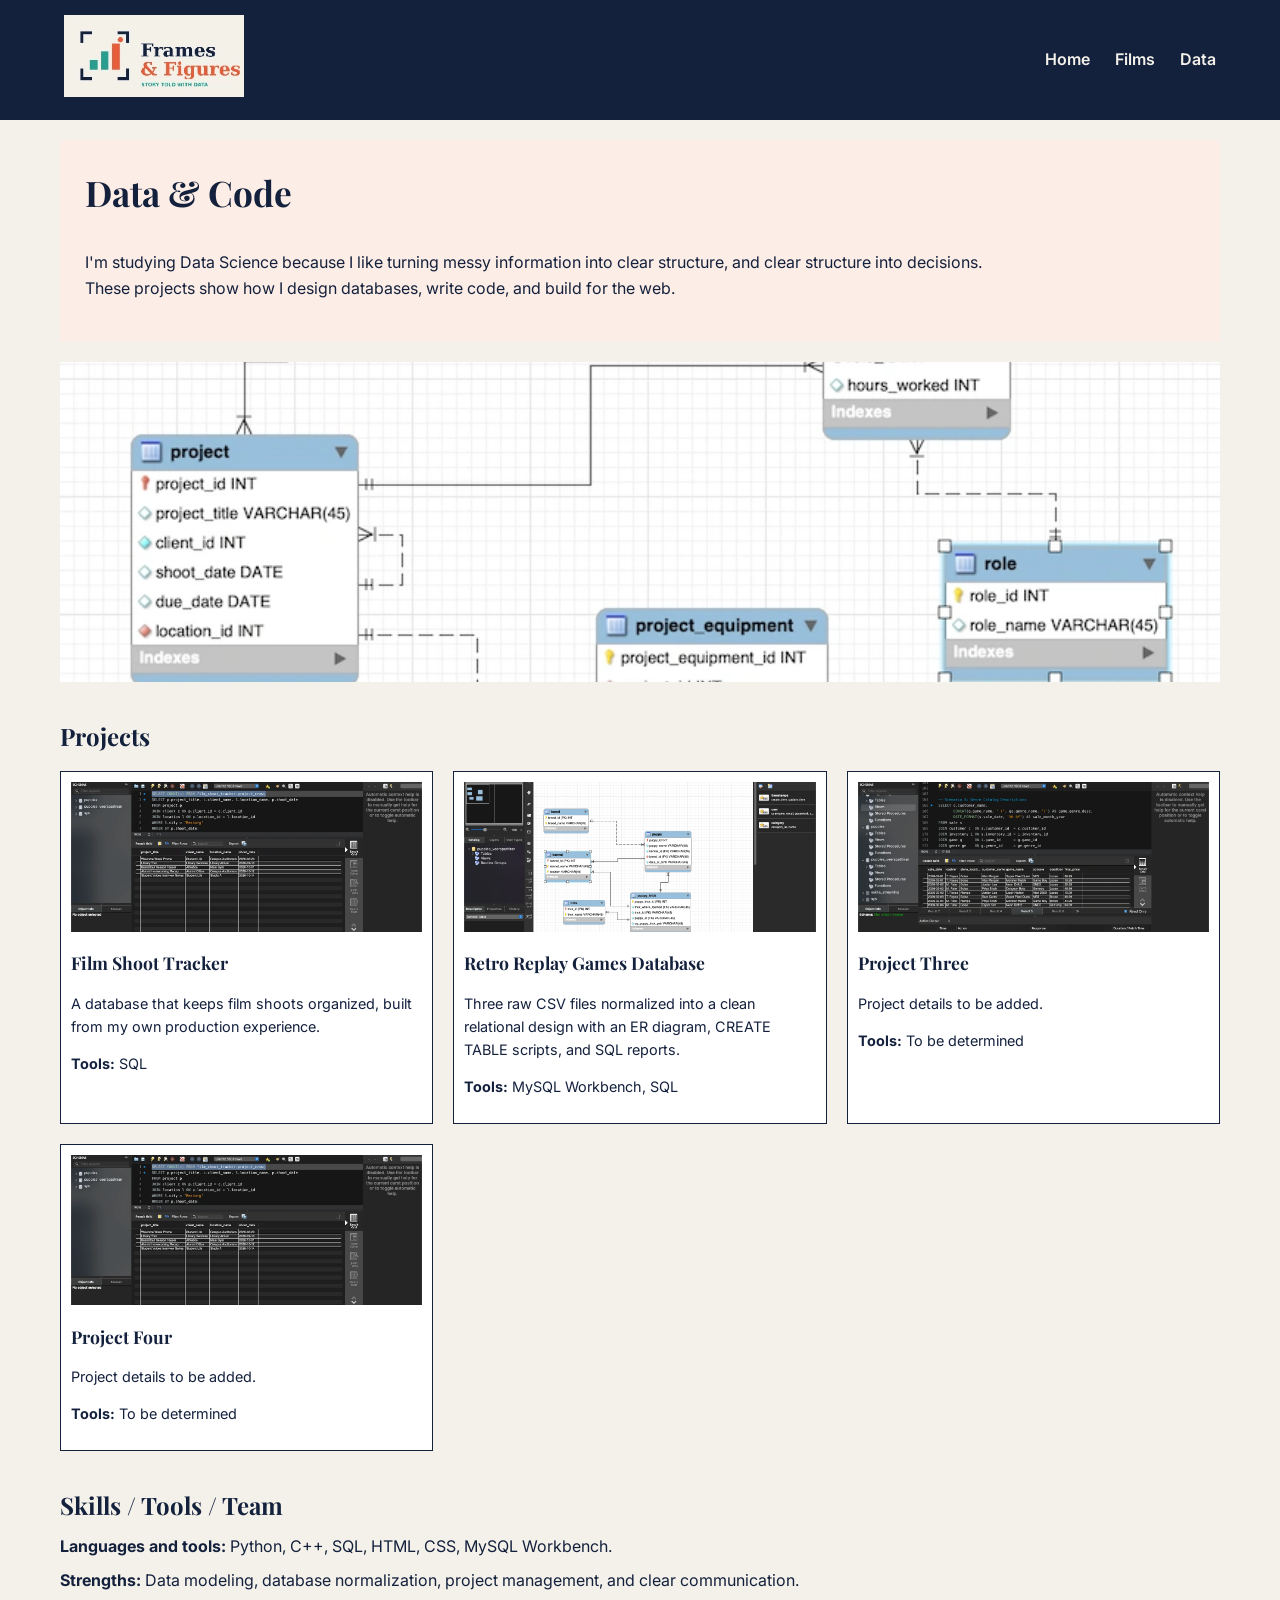
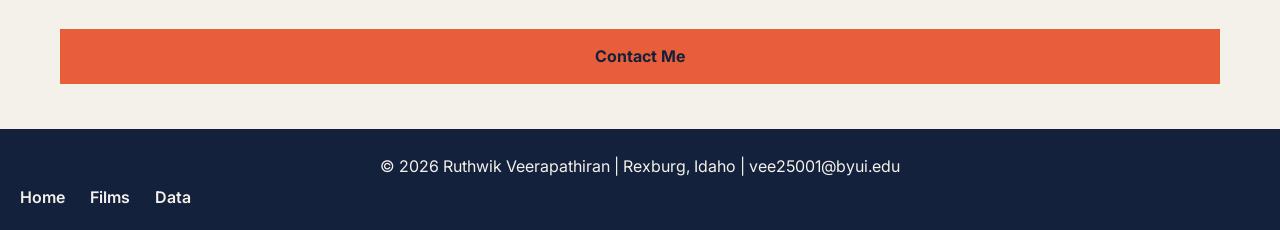
==== data.html @ 7d9e328e "Complete Data page and CSS styling" ====
<!DOCTYPE html>
<html lang="en">

<head>
    <meta charset="UTF-8">
    <meta name="viewport" content="width=device-width, initial-scale=1.0">
    <title>Data & Code | Frames & Figures</title>
    <link rel="stylesheet" href="styles/styles.css">
</head>

<body>

    <!-- Header -->
    <header>
        <a href="index.html" class="logo">
            <img src="images/logo.webp" alt="Frames & Figures logo">
        </a>

        <nav>
            <a href="index.html">Home</a>
            <a href="films.html">Films</a>
            <a href="data.html">Data</a>
        </nav>
    </header>

    <main>

        <!-- Introduction -->
        <section class="data-intro">
            <h1>Data & Code</h1>

            <p>
                I'm studying Data Science because I like turning messy
                information into clear structure, and clear structure
                into decisions. These projects show how I design databases,
                write code, and build for the web.
            </p>
        </section>

        <!-- Banner -->
        <section class="data-banner">
            <img src="images/Screenshot2.webp"
                 alt="Database diagram on a laptop screen.">
        </section>

        <!-- Projects -->
        <section class="projects">
            <h2>Projects</h2>

            <div class="project-grid">

                <article class="project-card">
                    <img src="images/Screenshot1.webp"
                         alt="Film Shoot Tracker database">

                    <h3>Film Shoot Tracker</h3>

                    <p>
                        A database that keeps film shoots organized,
                        built from my own production experience.
                    </p>

                    <p><strong>Tools:</strong> SQL</p>
                </article>

                <article class="project-card">
                    <img src="images/Screenshot3.webp"
                         alt="Retro Replay Games database">

                    <h3>Retro Replay Games Database</h3>

                    <p>
                        Three raw CSV files normalized into a clean
                        relational design with an ER diagram,
                        CREATE TABLE scripts, and SQL reports.
                    </p>

                    <p><strong>Tools:</strong> MySQL Workbench, SQL</p>
                </article>

                <article class="project-card">
                    <img src="images/Screenshot4.webp"
                         alt="Third project screenshot">

                    <h3>Project Three</h3>

                    <p>Project details to be added.</p>

                    <p><strong>Tools:</strong> To be determined</p>
                </article>

                <article class="project-card">
                    <img src="images/Screenshot1.webp"
                         alt="Fourth project screenshot">

                    <h3>Project Four</h3>

                    <p>Project details to be added.</p>

                    <p><strong>Tools:</strong> To be determined</p>
                </article>

            </div>
        </section>

        <!-- Skills -->
        <section class="skills">
            <h2>Skills / Tools / Team</h2>

            <p>
                <strong>Languages and tools:</strong>
                Python, C++, SQL, HTML, CSS, MySQL Workbench.
            </p>

            <p>
                <strong>Strengths:</strong>
                Data modeling, database normalization,
                project management, and clear communication.
            </p>
        </section>

        <!-- Contact -->
        <section class="contact">
            <a href="index.html#contact" class="contact-button">
                Contact Me
            </a>
        </section>

    </main>

    <!-- Footer -->
    <footer>
        <p>
            &copy; 2026 Ruthwik Veerapathiran |
            Rexburg, Idaho |
            <a href="mailto:vee25001@byui.edu">
                vee25001@byui.edu
            </a>
        </p>

        <nav>
            <a href="index.html">Home</a>
            <a href="films.html">Films</a>
            <a href="data.html">Data</a>
        </nav>
    </footer>

</body>
</html>
---- styles/styles.css ----
/* Google Fonts */
@import url('https://fonts.googleapis.com/css2?family=Inter:wght@400;500;600;700&family=Playfair+Display:wght@600;700&display=swap');

/* General Settings */
* {
    box-sizing: border-box;
}

body {
    margin: 0;
    background-color: #F4F1EA;
    color: #14213D;
    font-family: 'Inter', Arial, sans-serif;
    line-height: 1.6;
}

main {
    max-width: 1200px;
    margin: 0 auto;
    padding: 20px;
}

h1, h2, h3 {
    font-family: 'Playfair Display', Georgia, serif;
    color: #14213D;
}

/* Header and Navigation */
header {
    display: flex;
    justify-content: space-between;
    align-items: center;
    padding: 15px 5%;
    background-color: #14213D;
}

.logo img {
    width: 180px;
    height: auto;
}

nav {
    display: flex;
    gap: 25px;
}

nav a {
    color: #F4F1EA;
    text-decoration: none;
    font-weight: 600;
}

nav a:hover {
    color: #E85D3A;
}

/* Introduction */
.data-intro {
    background-color: #FCEDE6;
    padding: 25px;
    margin-bottom: 20px;
}

.data-intro h1 {
    margin-top: 0;
    font-size: 2.2rem;
}

.data-intro p {
    max-width: 900px;
}

/* Banner Image */
.data-banner {
    margin-bottom: 35px;
}

.data-banner img {
    display: block;
    width: 100%;
    height: 320px;
    object-fit: cover;
}

/* Projects */
.projects {
    margin-bottom: 35px;
}

.projects h2 {
    margin-bottom: 15px;
}

.project-grid {
    display: grid;
    grid-template-columns: repeat(3, 1fr);
    gap: 20px;
}

.project-card {
    background-color: #FFFFFF;
    border: 1px solid #14213D;
    padding: 10px;
}

.project-card img {
    width: 100%;
    height: 150px;
    object-fit: cover;
}

.project-card h3 {
    font-size: 1.1rem;
    margin: 10px 0;
}

.project-card p {
    font-size: 0.9rem;
}

/* Skills */
.skills {
    margin-bottom: 35px;
}

.skills h2 {
    margin-bottom: 10px;
}

.skills p {
    margin: 8px 0;
}

/* Contact Button */
.contact {
    margin-bottom: 25px;
}

.contact-button {
    display: block;
    background-color: #E85D3A;
    color: #14213D;
    text-align: center;
    text-decoration: none;
    padding: 15px;
    font-weight: 700;
}

.contact-button:hover {
    background-color: #2A9D8F;
    color: #FFFFFF;
}

/* Footer */
footer {
    background-color: #14213D;
    color: #F4F1EA;
    text-align: center;
    padding: 20px;
}

footer p {
    margin: 5px;
}

footer a {
    color: #F4F1EA;
    text-decoration: none;
}

footer a:hover {
    color: #E85D3A;
}

/* Mobile Layout */
@media screen and (max-width: 700px) {

    header {
        flex-direction: column;
        gap: 15px;
    }

    nav {
        gap: 15px;
    }

    .project-grid {
        grid-template-columns: 1fr;
    }

    .data-banner img {
        height: 200px;
    }

}
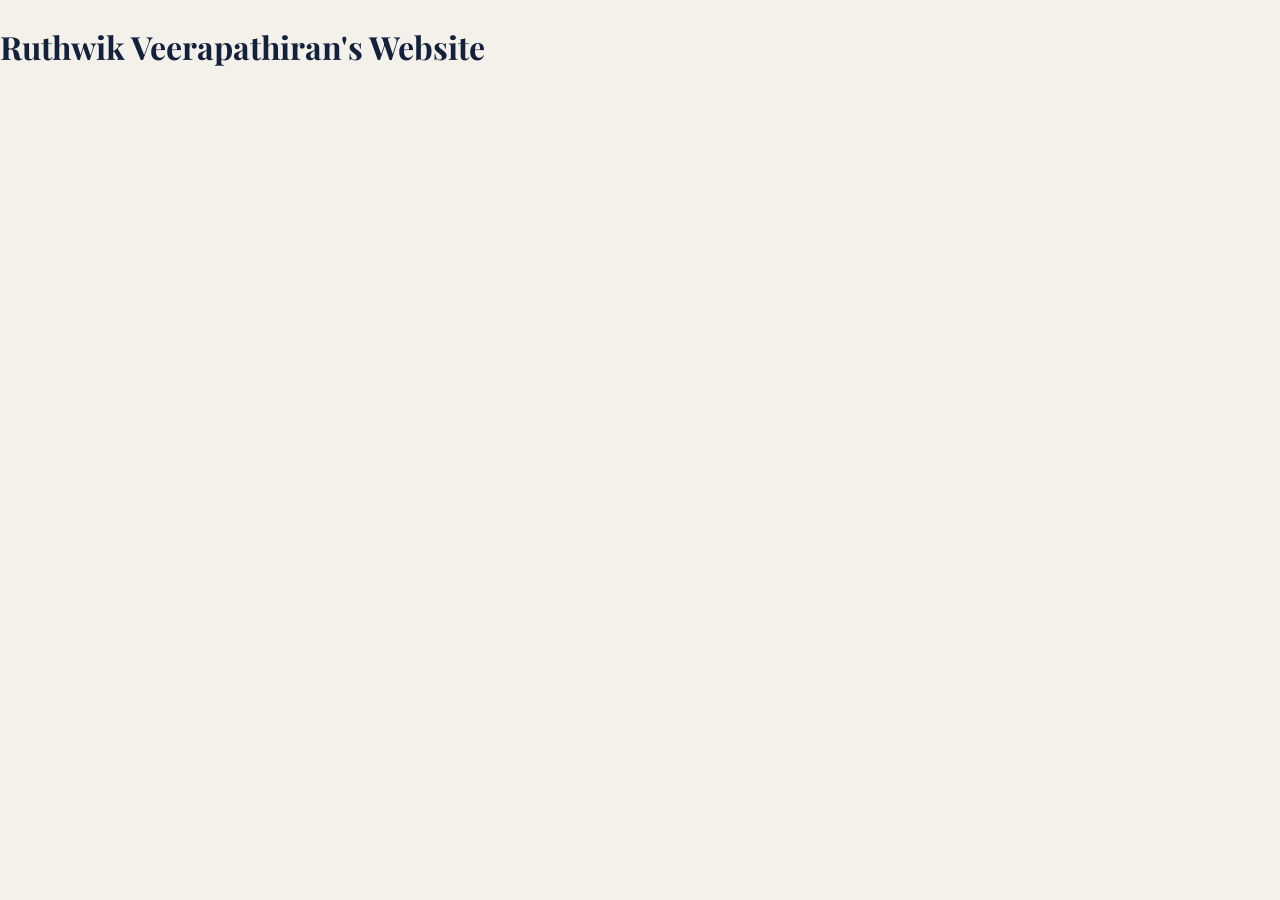
==== commit c7137d6a: "added htlm boilerplate" ====
--- a/data.html
+++ b/data.html
@@ -1,150 +1,12 @@
-
 <!DOCTYPE html>
 <html lang="en">
-
 <head>
-    <meta charset="UTF-8">
-    <meta name="viewport" content="width=device-width, initial-scale=1.0">
-    <title>Data & Code | Frames & Figures</title>
-    <link rel="stylesheet" href="styles/styles.css">
+  <meta charset="UTF-8" />
+  <meta name="viewport" content="width=device-width, initial-scale=1.0"/>
+  <title>Home Page</title>
+  <link rel="stylesheet" href="styles/styles.css" />
 </head>
-
 <body>
-
-    <!-- Header -->
-    <header>
-        <a href="index.html" class="logo">
-            <img src="images/logo.webp" alt="Frames & Figures logo">
-        </a>
-
-        <nav>
-            <a href="index.html">Home</a>
-            <a href="films.html">Films</a>
-            <a href="data.html">Data</a>
-        </nav>
-    </header>
-
-    <main>
-
-        <!-- Introduction -->
-        <section class="data-intro">
-            <h1>Data & Code</h1>
-
-            <p>
-                I'm studying Data Science because I like turning messy
-                information into clear structure, and clear structure
-                into decisions. These projects show how I design databases,
-                write code, and build for the web.
-            </p>
-        </section>
-
-        <!-- Banner -->
-        <section class="data-banner">
-            <img src="images/Screenshot2.webp"
-                 alt="Database diagram on a laptop screen.">
-        </section>
-
-        <!-- Projects -->
-        <section class="projects">
-            <h2>Projects</h2>
-
-            <div class="project-grid">
-
-                <article class="project-card">
-                    <img src="images/Screenshot1.webp"
-                         alt="Film Shoot Tracker database">
-
-                    <h3>Film Shoot Tracker</h3>
-
-                    <p>
-                        A database that keeps film shoots organized,
-                        built from my own production experience.
-                    </p>
-
-                    <p><strong>Tools:</strong> SQL</p>
-                </article>
-
-                <article class="project-card">
-                    <img src="images/Screenshot3.webp"
-                         alt="Retro Replay Games database">
-
-                    <h3>Retro Replay Games Database</h3>
-
-                    <p>
-                        Three raw CSV files normalized into a clean
-                        relational design with an ER diagram,
-                        CREATE TABLE scripts, and SQL reports.
-                    </p>
-
-                    <p><strong>Tools:</strong> MySQL Workbench, SQL</p>
-                </article>
-
-                <article class="project-card">
-                    <img src="images/Screenshot4.webp"
-                         alt="Third project screenshot">
-
-                    <h3>Project Three</h3>
-
-                    <p>Project details to be added.</p>
-
-                    <p><strong>Tools:</strong> To be determined</p>
-                </article>
-
-                <article class="project-card">
-                    <img src="images/Screenshot1.webp"
-                         alt="Fourth project screenshot">
-
-                    <h3>Project Four</h3>
-
-                    <p>Project details to be added.</p>
-
-                    <p><strong>Tools:</strong> To be determined</p>
-                </article>
-
-            </div>
-        </section>
-
-        <!-- Skills -->
-        <section class="skills">
-            <h2>Skills / Tools / Team</h2>
-
-            <p>
-                <strong>Languages and tools:</strong>
-                Python, C++, SQL, HTML, CSS, MySQL Workbench.
-            </p>
-
-            <p>
-                <strong>Strengths:</strong>
-                Data modeling, database normalization,
-                project management, and clear communication.
-            </p>
-        </section>
-
-        <!-- Contact -->
-        <section class="contact">
-            <a href="index.html#contact" class="contact-button">
-                Contact Me
-            </a>
-        </section>
-
-    </main>
-
-    <!-- Footer -->
-    <footer>
-        <p>
-            &copy; 2026 Ruthwik Veerapathiran |
-            Rexburg, Idaho |
-            <a href="mailto:vee25001@byui.edu">
-                vee25001@byui.edu
-            </a>
-        </p>
-
-        <nav>
-            <a href="index.html">Home</a>
-            <a href="films.html">Films</a>
-            <a href="data.html">Data</a>
-        </nav>
-    </footer>
-
+    <h1>Ruthwik Veerapathiran's Website</h1>
 </body>
 </html>
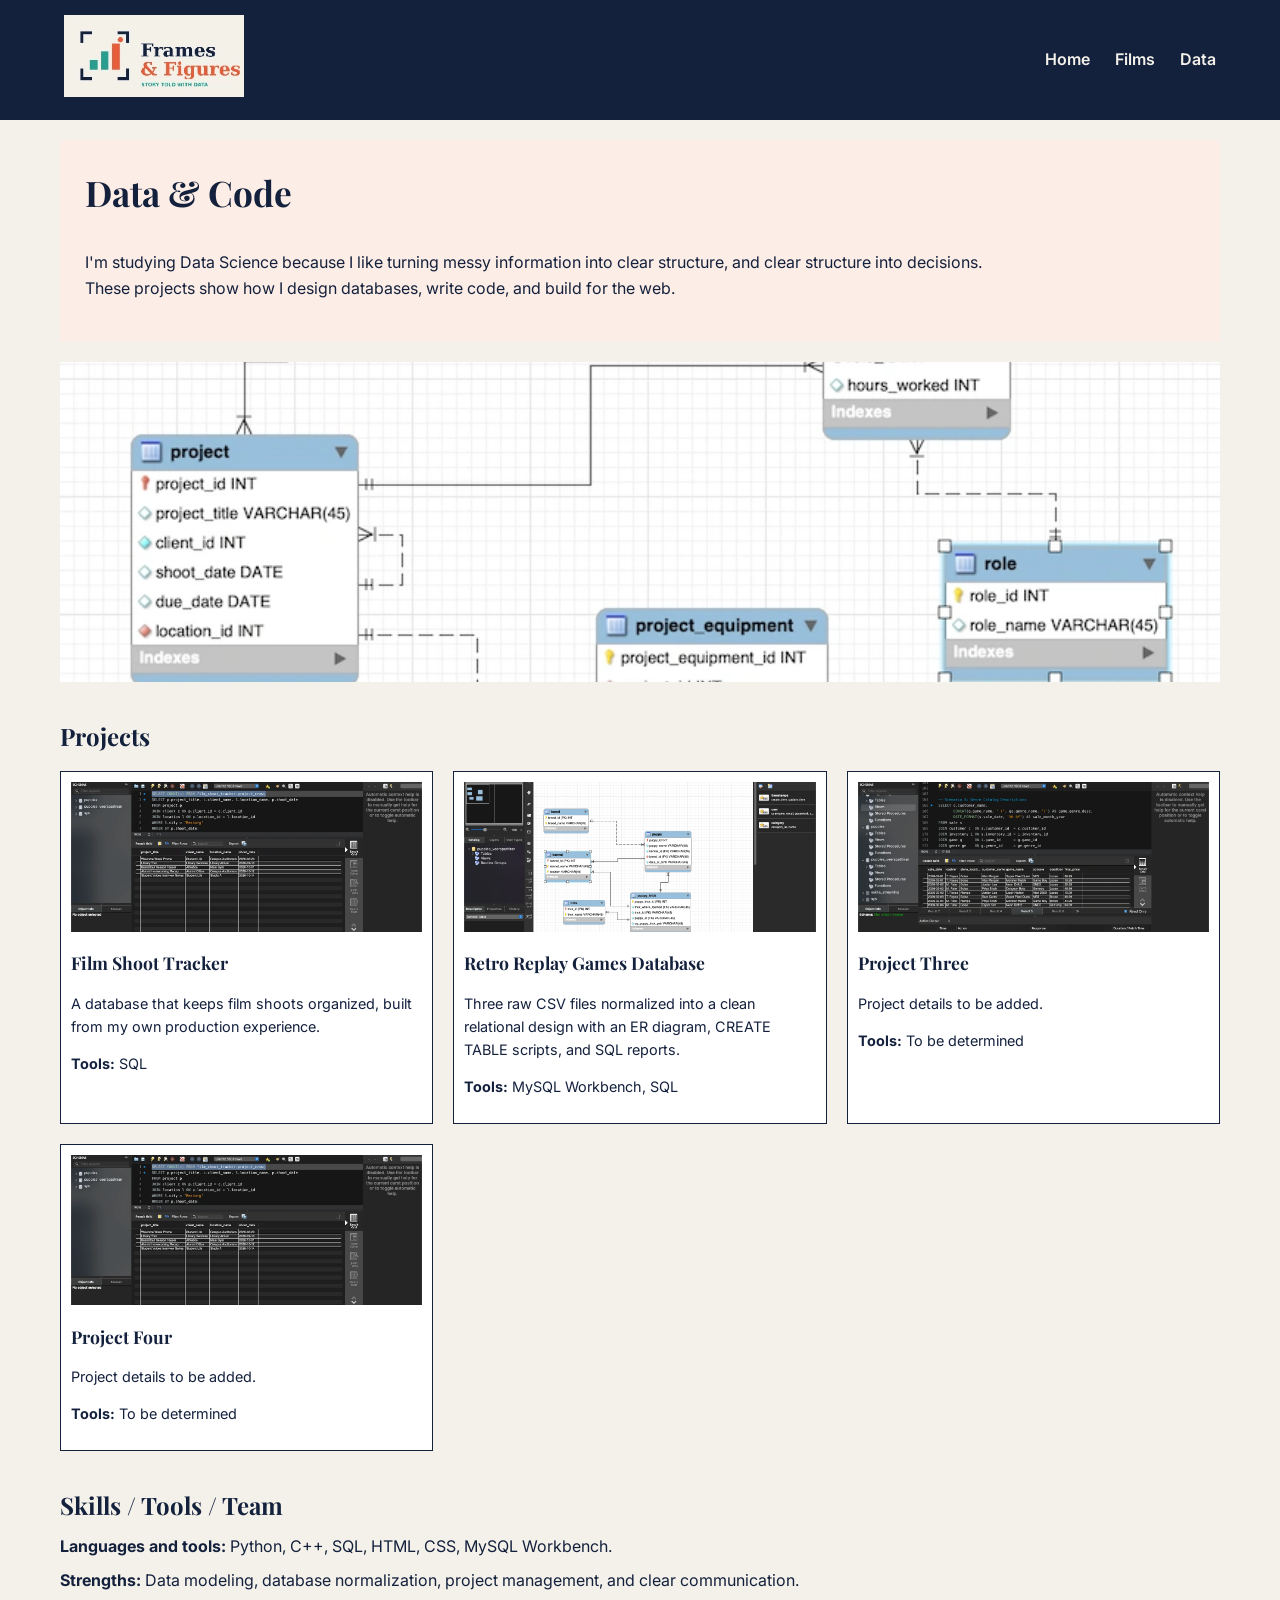
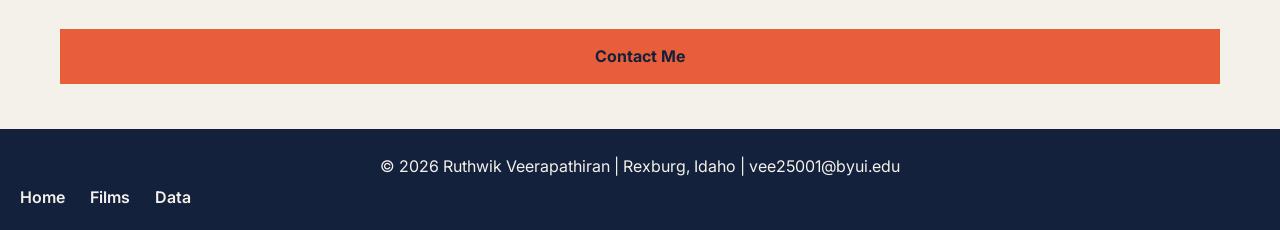
==== commit 466fca1f: "Complete Data page and CSS styling (#3) Co-authored-by: George Galilee <gen25008@byui.edu>" ====
--- a/data.html
+++ b/data.html
@@ -1,12 +1,150 @@
+
 <!DOCTYPE html>
 <html lang="en">
+
 <head>
-  <meta charset="UTF-8" />
-  <meta name="viewport" content="width=device-width, initial-scale=1.0"/>
-  <title>Home Page</title>
-  <link rel="stylesheet" href="styles/styles.css" />
+    <meta charset="UTF-8">
+    <meta name="viewport" content="width=device-width, initial-scale=1.0">
+    <title>Data & Code | Frames & Figures</title>
+    <link rel="stylesheet" href="styles/styles.css">
 </head>
+
 <body>
-    <h1>Ruthwik Veerapathiran's Website</h1>
+
+    <!-- Header -->
+    <header>
+        <a href="index.html" class="logo">
+            <img src="images/logo.webp" alt="Frames & Figures logo">
+        </a>
+
+        <nav>
+            <a href="index.html">Home</a>
+            <a href="films.html">Films</a>
+            <a href="data.html">Data</a>
+        </nav>
+    </header>
+
+    <main>
+
+        <!-- Introduction -->
+        <section class="data-intro">
+            <h1>Data & Code</h1>
+
+            <p>
+                I'm studying Data Science because I like turning messy
+                information into clear structure, and clear structure
+                into decisions. These projects show how I design databases,
+                write code, and build for the web.
+            </p>
+        </section>
+
+        <!-- Banner -->
+        <section class="data-banner">
+            <img src="images/Screenshot2.webp"
+                 alt="Database diagram on a laptop screen.">
+        </section>
+
+        <!-- Projects -->
+        <section class="projects">
+            <h2>Projects</h2>
+
+            <div class="project-grid">
+
+                <article class="project-card">
+                    <img src="images/Screenshot1.webp"
+                         alt="Film Shoot Tracker database">
+
+                    <h3>Film Shoot Tracker</h3>
+
+                    <p>
+                        A database that keeps film shoots organized,
+                        built from my own production experience.
+                    </p>
+
+                    <p><strong>Tools:</strong> SQL</p>
+                </article>
+
+                <article class="project-card">
+                    <img src="images/Screenshot3.webp"
+                         alt="Retro Replay Games database">
+
+                    <h3>Retro Replay Games Database</h3>
+
+                    <p>
+                        Three raw CSV files normalized into a clean
+                        relational design with an ER diagram,
+                        CREATE TABLE scripts, and SQL reports.
+                    </p>
+
+                    <p><strong>Tools:</strong> MySQL Workbench, SQL</p>
+                </article>
+
+                <article class="project-card">
+                    <img src="images/Screenshot4.webp"
+                         alt="Third project screenshot">
+
+                    <h3>Project Three</h3>
+
+                    <p>Project details to be added.</p>
+
+                    <p><strong>Tools:</strong> To be determined</p>
+                </article>
+
+                <article class="project-card">
+                    <img src="images/Screenshot1.webp"
+                         alt="Fourth project screenshot">
+
+                    <h3>Project Four</h3>
+
+                    <p>Project details to be added.</p>
+
+                    <p><strong>Tools:</strong> To be determined</p>
+                </article>
+
+            </div>
+        </section>
+
+        <!-- Skills -->
+        <section class="skills">
+            <h2>Skills / Tools / Team</h2>
+
+            <p>
+                <strong>Languages and tools:</strong>
+                Python, C++, SQL, HTML, CSS, MySQL Workbench.
+            </p>
+
+            <p>
+                <strong>Strengths:</strong>
+                Data modeling, database normalization,
+                project management, and clear communication.
+            </p>
+        </section>
+
+        <!-- Contact -->
+        <section class="contact">
+            <a href="index.html#contact" class="contact-button">
+                Contact Me
+            </a>
+        </section>
+
+    </main>
+
+    <!-- Footer -->
+    <footer>
+        <p>
+            &copy; 2026 Ruthwik Veerapathiran |
+            Rexburg, Idaho |
+            <a href="mailto:vee25001@byui.edu">
+                vee25001@byui.edu
+            </a>
+        </p>
+
+        <nav>
+            <a href="index.html">Home</a>
+            <a href="films.html">Films</a>
+            <a href="data.html">Data</a>
+        </nav>
+    </footer>
+
 </body>
 </html>
